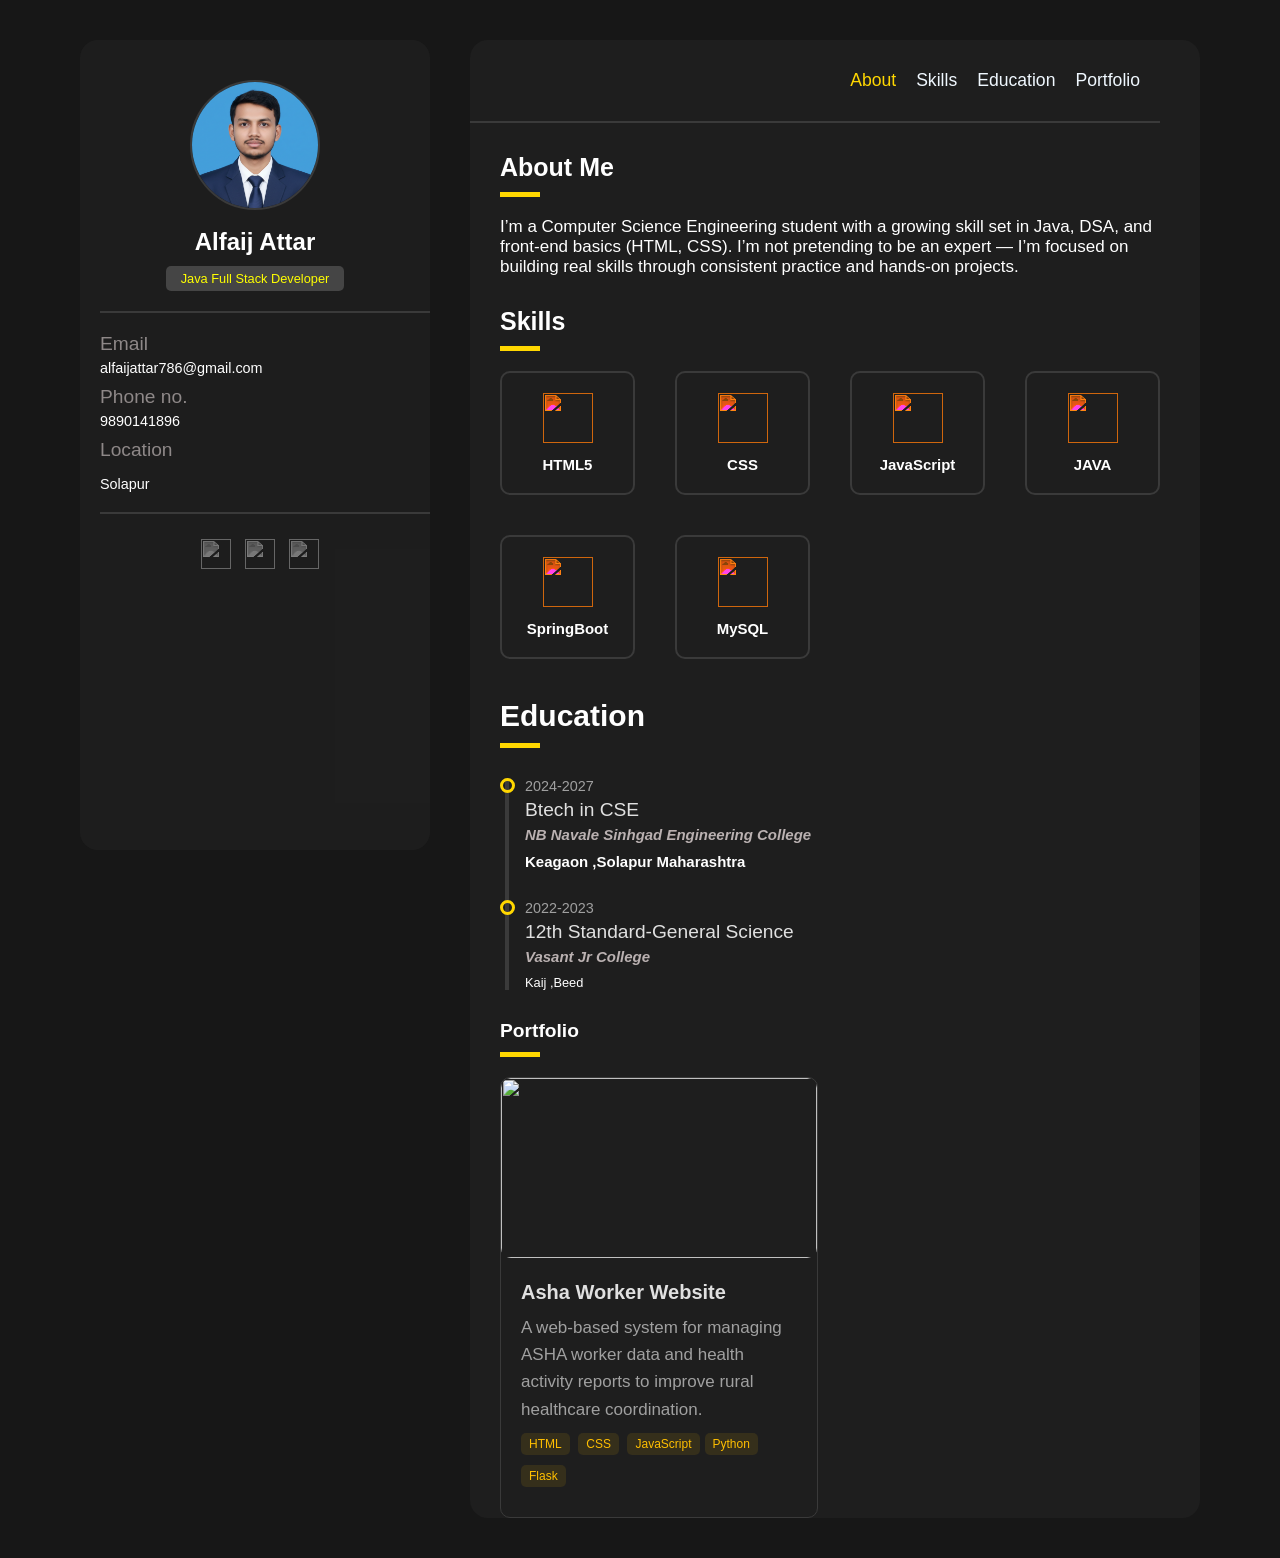
==== index.html @ 01d93c12 "Fix index file" ====
<!DOCTYPE html>
<html lang="en">
<head>
    <meta charset="UTF-8">
    <meta name="viewport" content="width=device-width, initial-scale=1.0">
    <title>Document</title>
    <link rel="stylesheet" href="PortfolioProfileStyel.css">
</head>
<body>
    <div class="container">
        <div class="sidebar">
            <div class="profile">
                <img src="Gemini_Generated_Image_svedo7svedo7sved.png" alt="my image">
                <h1>Alfaij Attar</h1>
                <p>Java Full Stack Developer</p>
        </div>
        <div class="contact">
             <div class="email">
                <h3 class="label">Email</h3>
                <a href="mailto:alfaijattar786@gmail.com" class="value">alfaijattar786@gmail.com</a>
            </div>
            <div class="phone">
                <h2 class="label">Phone no.</h2>
                <a href="tel:9890141896" class="value">9890141896</a>
            </div>
             <div class="Location">
                <h3 class="label">Location</h3>
                <p class="value">Solapur</p>
            </div>
           
        </div>

        <div class="social">
             <a href="https://github.com/AttarAlfaij"><img src="https://www.svgrepo.com/show/473620/github.svg" alt=""></a>
             <a href="https://www.linkedin.com/in/alfaiz-attar-aaba3828a/"><img src="https://www.svgrepo.com/show/494312/linkedin-rounded.svg" alt=""></a>
             <a href="https://www.instagram.com/saudagar0_0/"><img src="https://www.svgrepo.com/show/521711/instagram.svg" alt=""></a>
        </div>
    </div>
    <div class="main-content">
        <div id="navigation">
            <nav>
                <a href="#About" class="active">About</a>
                <a href="#Skills">Skills</a>
                <a href="#Education">Education</a>
                <a href="#Portfolio">Portfolio</a>
            </nav>
        </div>
        <div id="About">
            <h4>About Me</h3>
            <div class="line"></div>
            <p>I’m a Computer Science Engineering student with a growing skill set in Java, DSA, and front-end basics (HTML, CSS).
              I’m not pretending to be an expert — I’m focused on building real skills through consistent practice and hands-on projects.</p>
        </div>


        <div id="Skills" style="margin-left: 30px;">
            <h4>Skills</h3>
            <div class="line"></div>
            <div class="grid-container">
                <div class="item">
                    <img src="https://simpleicons.org/icons/html5.svg" alt="">
                    <h3>HTML5</h3>
                </div>
                <div class="item">
                    <img src="https://simpleicons.org/icons/css.svg" alt="">
                    <h3>CSS</h3>
                </div>
                <div class="item">
                    <img src="https://www.svgrepo.com/show/512400/javascript-155.svg" alt="">
                    <h3>JavaScript</h3>
                </div>
                <div class="item">
                    <img src="https://www.svgrepo.com/show/473668/java.svg" alt="">
                    <h3>JAVA</h3>
                </div>
                <div class="item">
                    <img src="https://simpleicons.org/icons/springboot.svg" alt="">
                    <h3>SpringBoot</h3>
                </div>
                <div class="item">
                    <img src="https://simpleicons.org/icons/mysql.svg" alt="">
                    <h3>MySQL</h3>
                </div>
            </div>
        </div>

        <div id="Education">
            <h2 class="heading">Education</h2>
            <div class="line"></div>
            <div class="edtech">
                <div class="edfirst">
                    <div class="year">2024-2027</div>
                    <div class="degree">Btech in CSE</div>
                    <h3 class="college">NB Navale Sinhgad Engineering College</h3>
                    <h3 class="address">Keagaon ,Solapur Maharashtra</h3>
                    <div class="goal"></div>
                </div>
                <div class="edsecond">
                    <div class="year">2022-2023</div>
                    <div class="class">12th Standard-General Science</div>
                    <h3 class="college">Vasant Jr College</h3>
                    <div class="goal"></div
                    <h3 class="address">Kaij ,Beed</h3>
                </div>
                <div class="liner"></div>
            </div>
        </div>

        <div id="Portfolio" style="margin-left: 30px;">
            <h2 class="headiline">Portfolio</h2>
            <div class="line"></div>
            <div class="project-container">
                <div class="project">
                    <img src="https://img.freepik.com/free-photo/medical-record-report-healthcare-document-concept_53876-123796.jpg?semt=ais_hybrid&w=740&q=80" alt="">
                    <div class="card">
                        <h3>Asha Worker Website</h3>
                        <p>A web-based system for managing ASHA worker data and health activity reports to improve rural healthcare coordination.</p>
                        <span>HTML</span> <Span>CSS</Span> <span>JavaScript</span><span>Python</span><span>Flask</span>
                    </div>
                </div>
            </div>

        </div>


        </div>
    </div>


</body>
</html>
---- PortfolioProfileStyel.css ----
*{
    padding: 0;
    margin:0;
    box-sizing: border-box;
    scroll-behavior: smooth;
}
body{
    height: 100vh;
    background-color: rgb(23, 23, 23);
    font-size: 0.8rem;
    font-family: sans-serif;
    color: white;
}
.container{
    padding: 40px;
    margin: auto;
    grid-template-columns: 350px 1fr;
    display: grid;
    max-width: 1200px;
    gap: 40px;
}
/* Sidebar */
.sidebar{
    border-radius: 18px;
    background-color: rgba(31, 31, 31, 0.925);
    height: 90vh;
    position: sticky;
    top: 40px;
}
.profile{
        text-align: center;

}
.profile img{
    margin-top: 40px;
    height: 130px;
    width: 130px;
    border: 2px solid #3a3a3a;
    border-radius: 50%;
}
.profile h1{
    font-size: 1.5rem;
    font-weight: 700;
    margin-top: 15px;
}
.profile p{
    display: inline-block;
    border-radius: 5px;
    background-color: #454545;
    margin-top: 10px;
    font-size: 0.8rem;
    color: yellow;
    padding: 5px 15px;
}
.contact{
    border-top: 2px solid #3a3a3a ;
    margin-top: 20px;
    margin-left: 20px;
    padding-top: 20px;
    padding-bottom: 20px;
    border-bottom: 2px solid #3a3a3a ;

}

.label{
    font-weight: 500;
    font-size: 1.2rem;
    color: rgb(142, 136, 136);
    padding-bottom: 5px;
}
.value{
    font-size:0.9rem;
    color: white;
    text-decoration: none;
}
.email,.phone{
    margin-bottom: 10px;
}

.social{
    /* padding-top: 10px; */
    margin-top: 5px;
    text-align: center;
}
.social img{
    margin-top: 20px;
    height: 30px;
    margin-left: 10px;
    width: 30px;
    filter: grayscale(1) invert(0.7);
    transition: filter 0.3 ease;
}
.social img:hover{
    filter: grayscale(0) invert(0);

}
.main-content{
    padding-right: 40px;
    border-radius: 18px;
    background-color: rgba(31, 31, 31, 0.925);
}
#navigation{
    padding: 30px 20px;
    border-bottom: 2px solid #3a3a3a;
}
nav{
   display: flex;
    justify-content: flex-end;
    gap: 20px;
}
nav a{
    text-decoration: none;
    color: aliceblue;
    font-size: 1.1rem;
    font-weight: 500;
    transition: color 0.3 ease;
}
.active,nav a:hover{
    color: #FFD700;
}
/* about me  */
h4{
    font-size: 25px;
    margin-top: 30px;
}
#About{
    margin-left: 30px;
    margin-bottom: 30px;
}
.line{
    margin-top: 10px;
    width: 40px;
    height: 5px;
    background-color:#FFD700;
}
p{
    font-size: 17px;
    /* margin-left: 30px; */
    margin-top: 10px;
    font-weight: 500;
}

/* Skills */
.item{
    padding: 20px;
    border-radius: 10px;
    border: 2px solid #3a3a3a;
    text-align: center;
    transition: transform 0.3s ease;
}
.item h3{
    margin-top: 10px;
}
.item img{
    height: 50px;
    width: 50px;
    filter: invert(75%) sepia(50%) saturate(1000%) hue-rotate(350deg) brightness(110%) contrast(101%);

}
.item:hover{
    box-shadow: 0 0 20px 5px #353434;
    transform: scale(1.1);
}
.grid-container{
    gap: 40px;
    margin-top: 20px;
    display: grid;
    grid-template-columns: repeat(auto-fit,minmax(120px,1fr));
}

/* Education */
#Education{
    margin-top: 40px;
    margin-left: 30px;
}
#Education h2{
    font-size: 30px;
}
.line{
    margin-bottom: 20px;
}
.year{
    font-size: 0.9rem;
    color: #a0a0a0;
    margin-bottom: 5px;
}
.degree{
    color: #e0e0e0;
    font-size: 1.2rem;
    font-weight: 500;
    margin-bottom: 5px;
}
.college{
    font-style: italic;
    color: #bab1b1;
    margin-bottom: 10px;
}
.class{
    font-size: 1.2rem;
    font-weight: 500;
    color: #e0e0e0;
    margin-bottom: 5px;
}
.goal{
    height: 15px;
    width: 15px;
    border-radius: 50%;
    border: 3px solid #FFD700;
    top: 0px;
    left: 0px;
    position: absolute;
    z-index: 5;
}
.edfirst,.edsecond{
    margin-bottom: 30px;
    position: relative;
    padding-left: 25px;
}
.liner{
    position: absolute;
    width: 2px;
    top: 0px;
    bottom: 0px;
    left: 5px;
    border: 2px solid #3a3a3a;
}
.edtech{
    position: relative;
    margin-top: 30px;
}

/* Portfolio */
#portfolio .line{
    margin-bottom: 30px;
}
#portfolio {
    margin-bottom: 40px;
}

.project-container{
    display: grid;
    grid-template-columns: 1fr 1fr ;
    gap: 25px;
}
.project img{
    height: 180px;
    width: 100%;
    object-fit: cover;
    border-radius: 10px;
}
.project{
    transition: transform 0.5s ;
    border-radius: 10px;
    background-color: #1e1e1e;
    border: 1px solid #3a3a3a;
    overflow: hidden;
}
.project:hover{
    transform: translateY(-10px)
}
.card{
    padding: 20px;
}
.card h3{
    color:#e0e0e0;
    font-size: 20px;
    margin-bottom: 10px;
}
.card p{
    color: #a0a0a0;
    line-height: 1.6;
    text-align: start;
    margin-bottom: 10px;
}
.card span{
    display: inline-block;
    background-color: rgb(255, 191,0,0.1);
    color: #ffbf00;
    padding: 4px 8px;
    border-radius: 5px;
    font-size: 0.75rem;
    margin-right: 5px;
    margin-bottom: 10px;
}

@media screen and (max-width:1200px){
    .main-content{
        grid-template-columns: 1fr;
        padding: auto;
    }
    .sidebar{
        position: static;
        height: auto;
    }
}
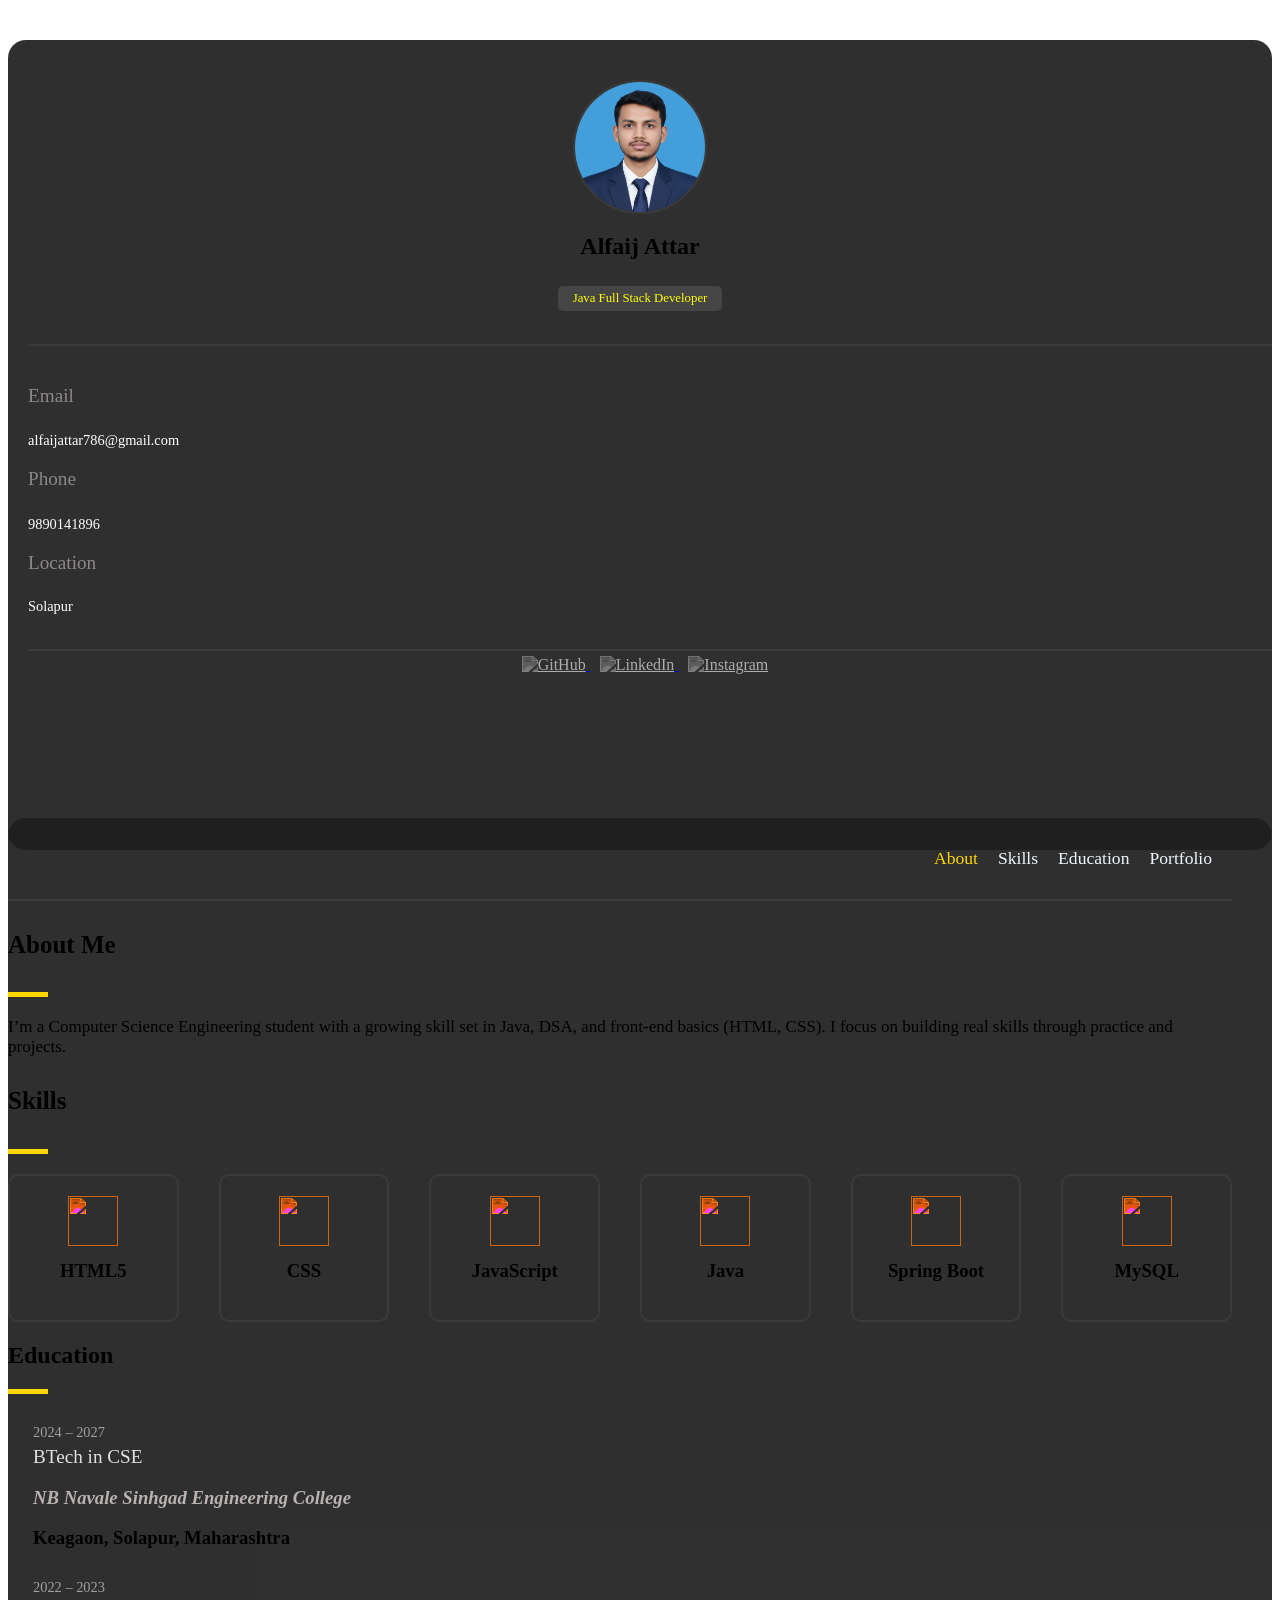
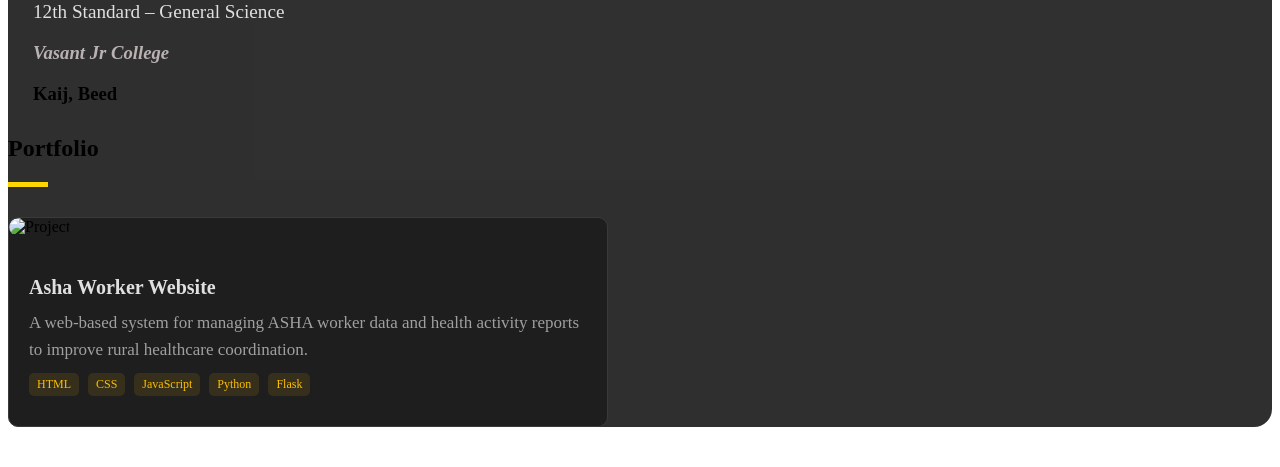
==== commit b5f1adff: "Fix portfolio structure" ====
--- a/index.html
+++ b/index.html
@@ -3,129 +3,170 @@
 <head>
     <meta charset="UTF-8">
     <meta name="viewport" content="width=device-width, initial-scale=1.0">
-    <title>Document</title>
+    <title>Portfolio</title>
     <link rel="stylesheet" href="PortfolioProfileStyel.css">
 </head>
+
 <body>
-    <div class="container">
-        <div class="sidebar">
-            <div class="profile">
-                <img src="Gemini_Generated_Image_svedo7svedo7sved.png" alt="my image">
-                <h1>Alfaij Attar</h1>
-                <p>Java Full Stack Developer</p>
+
+<div class="container">
+
+    <!-- SIDEBAR -->
+    <div class="sidebar">
+
+        <div class="profile">
+            <img src="Gemini_Generated_Image_svedo7svedo7sved.png" alt="my image">
+            <h1>Alfaij Attar</h1>
+            <p>Java Full Stack Developer</p>
         </div>
+
         <div class="contact">
-             <div class="email">
+            <div class="email">
                 <h3 class="label">Email</h3>
-                <a href="mailto:alfaijattar786@gmail.com" class="value">alfaijattar786@gmail.com</a>
+                <a href="mailto:alfaijattar786@gmail.com" class="value">
+                    alfaijattar786@gmail.com
+                </a>
             </div>
+
             <div class="phone">
-                <h2 class="label">Phone no.</h2>
-                <a href="tel:9890141896" class="value">9890141896</a>
+                <h3 class="label">Phone</h3>
+                <a href="tel:9890141896" class="value">
+                    9890141896
+                </a>
             </div>
-             <div class="Location">
+
+            <div class="location">
                 <h3 class="label">Location</h3>
                 <p class="value">Solapur</p>
             </div>
-           
         </div>
 
         <div class="social">
-             <a href="https://github.com/AttarAlfaij"><img src="https://www.svgrepo.com/show/473620/github.svg" alt=""></a>
-             <a href="https://www.linkedin.com/in/alfaiz-attar-aaba3828a/"><img src="https://www.svgrepo.com/show/494312/linkedin-rounded.svg" alt=""></a>
-             <a href="https://www.instagram.com/saudagar0_0/"><img src="https://www.svgrepo.com/show/521711/instagram.svg" alt=""></a>
-        </div>
-    </div>
-    <div class="main-content">
-        <div id="navigation">
-            <nav>
-                <a href="#About" class="active">About</a>
-                <a href="#Skills">Skills</a>
-                <a href="#Education">Education</a>
-                <a href="#Portfolio">Portfolio</a>
-            </nav>
-        </div>
-        <div id="About">
-            <h4>About Me</h3>
-            <div class="line"></div>
-            <p>I’m a Computer Science Engineering student with a growing skill set in Java, DSA, and front-end basics (HTML, CSS).
-              I’m not pretending to be an expert — I’m focused on building real skills through consistent practice and hands-on projects.</p>
+            <a href="https://github.com/AttarAlfaij">
+                <img src="https://www.svgrepo.com/show/473620/github.svg" alt="GitHub">
+            </a>
+            <a href="https://www.linkedin.com/in/alfaiz-attar-aaba3828a/">
+                <img src="https://www.svgrepo.com/show/494312/linkedin-rounded.svg" alt="LinkedIn">
+            </a>
+            <a href="https://www.instagram.com/saudagar0_0/">
+                <img src="https://www.svgrepo.com/show/521711/instagram.svg" alt="Instagram">
+            </a>
         </div>
 
+    </div>
 
-        <div id="Skills" style="margin-left: 30px;">
-            <h4>Skills</h3>
+    <!-- MAIN CONTENT -->
+    <div class="main-content">
+
+        <!-- NAVIGATION -->
+        <nav id="navigation">
+            <a href="#about" class="active">About</a>
+            <a href="#skills">Skills</a>
+            <a href="#education">Education</a>
+            <a href="#portfolio">Portfolio</a>
+        </nav>
+
+        <!-- ABOUT -->
+        <section id="about">
+            <h4>About Me</h4>
             <div class="line"></div>
+            <p>
+                I’m a Computer Science Engineering student with a growing skill set
+                in Java, DSA, and front-end basics (HTML, CSS).
+                I focus on building real skills through practice and projects.
+            </p>
+        </section>
+
+        <!-- SKILLS -->
+        <section id="skills">
+            <h4>Skills</h4>
+            <div class="line"></div>
+
             <div class="grid-container">
                 <div class="item">
                     <img src="https://simpleicons.org/icons/html5.svg" alt="">
                     <h3>HTML5</h3>
                 </div>
+
                 <div class="item">
                     <img src="https://simpleicons.org/icons/css.svg" alt="">
                     <h3>CSS</h3>
                 </div>
+
                 <div class="item">
                     <img src="https://www.svgrepo.com/show/512400/javascript-155.svg" alt="">
                     <h3>JavaScript</h3>
                 </div>
+
                 <div class="item">
                     <img src="https://www.svgrepo.com/show/473668/java.svg" alt="">
-                    <h3>JAVA</h3>
+                    <h3>Java</h3>
                 </div>
+
                 <div class="item">
                     <img src="https://simpleicons.org/icons/springboot.svg" alt="">
-                    <h3>SpringBoot</h3>
+                    <h3>Spring Boot</h3>
                 </div>
+
                 <div class="item">
                     <img src="https://simpleicons.org/icons/mysql.svg" alt="">
                     <h3>MySQL</h3>
                 </div>
             </div>
-        </div>
+        </section>
 
-        <div id="Education">
+        <!-- EDUCATION -->
+        <section id="education">
             <h2 class="heading">Education</h2>
             <div class="line"></div>
+
             <div class="edtech">
+
                 <div class="edfirst">
-                    <div class="year">2024-2027</div>
-                    <div class="degree">Btech in CSE</div>
+                    <div class="year">2024 – 2027</div>
+                    <div class="degree">BTech in CSE</div>
                     <h3 class="college">NB Navale Sinhgad Engineering College</h3>
-                    <h3 class="address">Keagaon ,Solapur Maharashtra</h3>
-                    <div class="goal"></div>
+                    <h3 class="address">Keagaon, Solapur, Maharashtra</h3>
                 </div>
+
                 <div class="edsecond">
-                    <div class="year">2022-2023</div>
-                    <div class="class">12th Standard-General Science</div>
+                    <div class="year">2022 – 2023</div>
+                    <div class="class">12th Standard – General Science</div>
                     <h3 class="college">Vasant Jr College</h3>
-                    <div class="goal"></div
-                    <h3 class="address">Kaij ,Beed</h3>
+                    <h3 class="address">Kaij, Beed</h3>
                 </div>
-                <div class="liner"></div>
+
             </div>
-        </div>
+        </section>
 
-        <div id="Portfolio" style="margin-left: 30px;">
-            <h2 class="headiline">Portfolio</h2>
+        <!-- PORTFOLIO -->
+        <section id="portfolio">
+            <h2 class="headline">Portfolio</h2>
             <div class="line"></div>
+
             <div class="project-container">
                 <div class="project">
-                    <img src="https://img.freepik.com/free-photo/medical-record-report-healthcare-document-concept_53876-123796.jpg?semt=ais_hybrid&w=740&q=80" alt="">
+                    <img src="https://img.freepik.com/free-photo/medical-record-report-healthcare-document-concept_53876-123796.jpg"
+                         alt="Project">
+
                     <div class="card">
                         <h3>Asha Worker Website</h3>
-                        <p>A web-based system for managing ASHA worker data and health activity reports to improve rural healthcare coordination.</p>
-                        <span>HTML</span> <Span>CSS</Span> <span>JavaScript</span><span>Python</span><span>Flask</span>
+                        <p>
+                            A web-based system for managing ASHA worker data and
+                            health activity reports to improve rural healthcare coordination.
+                        </p>
+                        <span>HTML</span>
+                        <span>CSS</span>
+                        <span>JavaScript</span>
+                        <span>Python</span>
+                        <span>Flask</span>
                     </div>
                 </div>
             </div>
+        </section>
 
-        </div>
-
-
-        </div>
     </div>
-
+</div>
 
 </body>
-</html>+</html>
--- a/PortfolioProfileStyel.css
+++ b/PortfolioProfileStyel.css
@@ -1,4 +1,4 @@
-*{
+/* *{
     padding: 0;
     margin:0;
     box-sizing: border-box;
@@ -83,7 +83,7 @@
     text-align: center;
 }
 .social img{
-    margin-top: 20px;
+    /* margin-top: 20px; */
     height: 30px;
     margin-left: 10px;
     width: 30px;
@@ -292,4 +292,4 @@
         position: static;
         height: auto;
     }
-} +}  
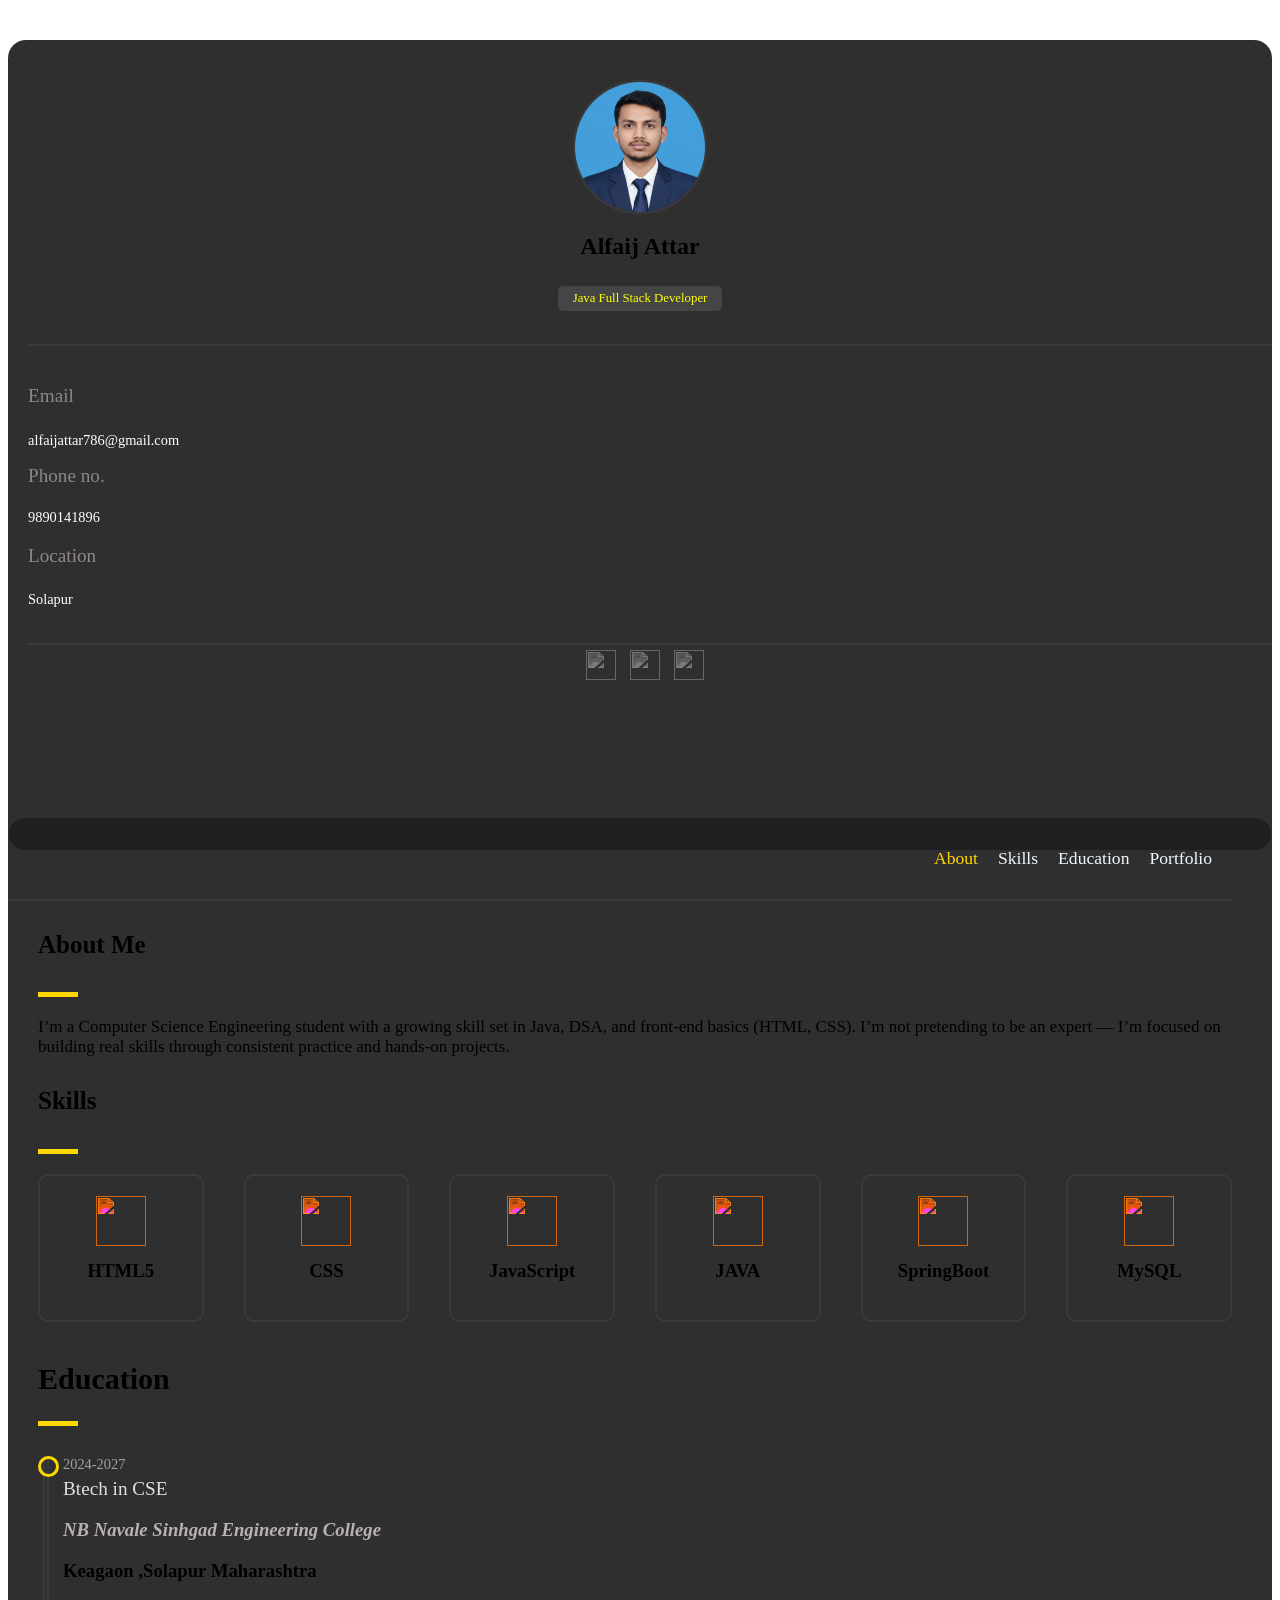
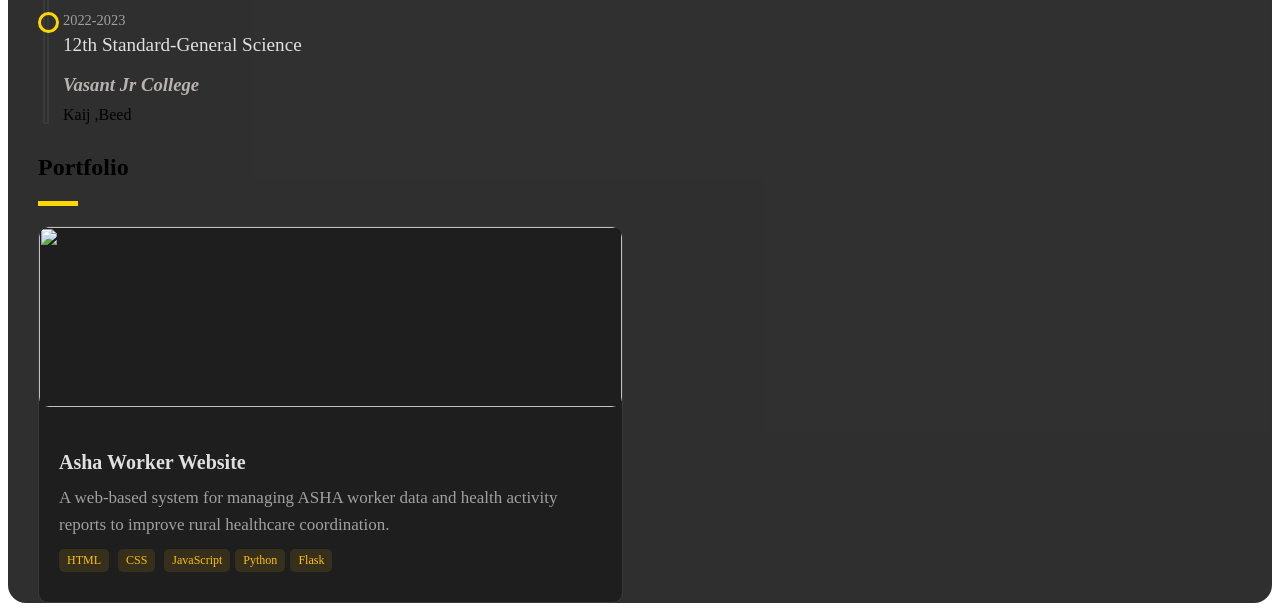
==== commit 3cdaa46c: "Fix GitHub Pages file names" ====
--- a/index.html
+++ b/index.html
@@ -1,172 +1,131 @@
-<!DOCTYPE html>
-<html lang="en">
-<head>
-    <meta charset="UTF-8">
-    <meta name="viewport" content="width=device-width, initial-scale=1.0">
-    <title>Portfolio</title>
-    <link rel="stylesheet" href="PortfolioProfileStyel.css">
-</head>
-
-<body>
-
-<div class="container">
-
-    <!-- SIDEBAR -->
-    <div class="sidebar">
-
-        <div class="profile">
-            <img src="Gemini_Generated_Image_svedo7svedo7sved.png" alt="my image">
-            <h1>Alfaij Attar</h1>
-            <p>Java Full Stack Developer</p>
-        </div>
-
-        <div class="contact">
-            <div class="email">
-                <h3 class="label">Email</h3>
-                <a href="mailto:alfaijattar786@gmail.com" class="value">
-                    alfaijattar786@gmail.com
-                </a>
-            </div>
-
-            <div class="phone">
-                <h3 class="label">Phone</h3>
-                <a href="tel:9890141896" class="value">
-                    9890141896
-                </a>
-            </div>
-
-            <div class="location">
-                <h3 class="label">Location</h3>
-                <p class="value">Solapur</p>
-            </div>
-        </div>
-
-        <div class="social">
-            <a href="https://github.com/AttarAlfaij">
-                <img src="https://www.svgrepo.com/show/473620/github.svg" alt="GitHub">
-            </a>
-            <a href="https://www.linkedin.com/in/alfaiz-attar-aaba3828a/">
-                <img src="https://www.svgrepo.com/show/494312/linkedin-rounded.svg" alt="LinkedIn">
-            </a>
-            <a href="https://www.instagram.com/saudagar0_0/">
-                <img src="https://www.svgrepo.com/show/521711/instagram.svg" alt="Instagram">
-            </a>
-        </div>
-
-    </div>
-
-    <!-- MAIN CONTENT -->
-    <div class="main-content">
-
-        <!-- NAVIGATION -->
-        <nav id="navigation">
-            <a href="#about" class="active">About</a>
-            <a href="#skills">Skills</a>
-            <a href="#education">Education</a>
-            <a href="#portfolio">Portfolio</a>
-        </nav>
-
-        <!-- ABOUT -->
-        <section id="about">
-            <h4>About Me</h4>
-            <div class="line"></div>
-            <p>
-                I’m a Computer Science Engineering student with a growing skill set
-                in Java, DSA, and front-end basics (HTML, CSS).
-                I focus on building real skills through practice and projects.
-            </p>
-        </section>
-
-        <!-- SKILLS -->
-        <section id="skills">
-            <h4>Skills</h4>
-            <div class="line"></div>
-
-            <div class="grid-container">
-                <div class="item">
-                    <img src="https://simpleicons.org/icons/html5.svg" alt="">
-                    <h3>HTML5</h3>
-                </div>
-
-                <div class="item">
-                    <img src="https://simpleicons.org/icons/css.svg" alt="">
-                    <h3>CSS</h3>
-                </div>
-
-                <div class="item">
-                    <img src="https://www.svgrepo.com/show/512400/javascript-155.svg" alt="">
-                    <h3>JavaScript</h3>
-                </div>
-
-                <div class="item">
-                    <img src="https://www.svgrepo.com/show/473668/java.svg" alt="">
-                    <h3>Java</h3>
-                </div>
-
-                <div class="item">
-                    <img src="https://simpleicons.org/icons/springboot.svg" alt="">
-                    <h3>Spring Boot</h3>
-                </div>
-
-                <div class="item">
-                    <img src="https://simpleicons.org/icons/mysql.svg" alt="">
-                    <h3>MySQL</h3>
-                </div>
-            </div>
-        </section>
-
-        <!-- EDUCATION -->
-        <section id="education">
-            <h2 class="heading">Education</h2>
-            <div class="line"></div>
-
-            <div class="edtech">
-
-                <div class="edfirst">
-                    <div class="year">2024 – 2027</div>
-                    <div class="degree">BTech in CSE</div>
-                    <h3 class="college">NB Navale Sinhgad Engineering College</h3>
-                    <h3 class="address">Keagaon, Solapur, Maharashtra</h3>
-                </div>
-
-                <div class="edsecond">
-                    <div class="year">2022 – 2023</div>
-                    <div class="class">12th Standard – General Science</div>
-                    <h3 class="college">Vasant Jr College</h3>
-                    <h3 class="address">Kaij, Beed</h3>
-                </div>
-
-            </div>
-        </section>
-
-        <!-- PORTFOLIO -->
-        <section id="portfolio">
-            <h2 class="headline">Portfolio</h2>
-            <div class="line"></div>
-
-            <div class="project-container">
-                <div class="project">
-                    <img src="https://img.freepik.com/free-photo/medical-record-report-healthcare-document-concept_53876-123796.jpg"
-                         alt="Project">
-
-                    <div class="card">
-                        <h3>Asha Worker Website</h3>
-                        <p>
-                            A web-based system for managing ASHA worker data and
-                            health activity reports to improve rural healthcare coordination.
-                        </p>
-                        <span>HTML</span>
-                        <span>CSS</span>
-                        <span>JavaScript</span>
-                        <span>Python</span>
-                        <span>Flask</span>
-                    </div>
-                </div>
-            </div>
-        </section>
-
-    </div>
-</div>
-
-</body>
-</html>
+<!DOCTYPE html>
+<html lang="en">
+<head>
+    <meta charset="UTF-8">
+    <meta name="viewport" content="width=device-width, initial-scale=1.0">
+    <title>Document</title>
+    <link rel="stylesheet" href="PortfolioProfileStyel.css">
+</head>
+<body>
+    <div class="container">
+        <div class="sidebar">
+            <div class="profile">
+                <img src="Gemini_Generated_Image_svedo7svedo7sved.png" alt="my image">
+                <h1>Alfaij Attar</h1>
+                <p>Java Full Stack Developer</p>
+        </div>
+        <div class="contact">
+             <div class="email">
+                <h3 class="label">Email</h3>
+                <a href="mailto:alfaijattar786@gmail.com" class="value">alfaijattar786@gmail.com</a>
+            </div>
+            <div class="phone">
+                <h2 class="label">Phone no.</h2>
+                <a href="tel:9890141896" class="value">9890141896</a>
+            </div>
+             <div class="Location">
+                <h3 class="label">Location</h3>
+                <p class="value">Solapur</p>
+            </div>
+           
+        </div>
+
+        <div class="social">
+             <a href="https://github.com/AttarAlfaij"><img src="https://www.svgrepo.com/show/473620/github.svg" alt=""></a>
+             <a href="https://www.linkedin.com/in/alfaiz-attar-aaba3828a/"><img src="https://www.svgrepo.com/show/494312/linkedin-rounded.svg" alt=""></a>
+             <a href="https://www.instagram.com/saudagar0_0/"><img src="https://www.svgrepo.com/show/521711/instagram.svg" alt=""></a>
+        </div>
+    </div>
+    <div class="main-content">
+        <div id="navigation">
+            <nav>
+                <a href="#About" class="active">About</a>
+                <a href="#Skills">Skills</a>
+                <a href="#Education">Education</a>
+                <a href="#Portfolio">Portfolio</a>
+            </nav>
+        </div>
+        <div id="About">
+            <h4>About Me</h3>
+            <div class="line"></div>
+            <p>I’m a Computer Science Engineering student with a growing skill set in Java, DSA, and front-end basics (HTML, CSS).
+              I’m not pretending to be an expert — I’m focused on building real skills through consistent practice and hands-on projects.</p>
+        </div>
+
+
+        <div id="Skills" style="margin-left: 30px;">
+            <h4>Skills</h3>
+            <div class="line"></div>
+            <div class="grid-container">
+                <div class="item">
+                    <img src="https://simpleicons.org/icons/html5.svg" alt="">
+                    <h3>HTML5</h3>
+                </div>
+                <div class="item">
+                    <img src="https://simpleicons.org/icons/css.svg" alt="">
+                    <h3>CSS</h3>
+                </div>
+                <div class="item">
+                    <img src="https://www.svgrepo.com/show/512400/javascript-155.svg" alt="">
+                    <h3>JavaScript</h3>
+                </div>
+                <div class="item">
+                    <img src="https://www.svgrepo.com/show/473668/java.svg" alt="">
+                    <h3>JAVA</h3>
+                </div>
+                <div class="item">
+                    <img src="https://simpleicons.org/icons/springboot.svg" alt="">
+                    <h3>SpringBoot</h3>
+                </div>
+                <div class="item">
+                    <img src="https://simpleicons.org/icons/mysql.svg" alt="">
+                    <h3>MySQL</h3>
+                </div>
+            </div>
+        </div>
+
+        <div id="Education">
+            <h2 class="heading">Education</h2>
+            <div class="line"></div>
+            <div class="edtech">
+                <div class="edfirst">
+                    <div class="year">2024-2027</div>
+                    <div class="degree">Btech in CSE</div>
+                    <h3 class="college">NB Navale Sinhgad Engineering College</h3>
+                    <h3 class="address">Keagaon ,Solapur Maharashtra</h3>
+                    <div class="goal"></div>
+                </div>
+                <div class="edsecond">
+                    <div class="year">2022-2023</div>
+                    <div class="class">12th Standard-General Science</div>
+                    <h3 class="college">Vasant Jr College</h3>
+                    <div class="goal"></div
+                    <h3 class="address">Kaij ,Beed</h3>
+                </div>
+                <div class="liner"></div>
+            </div>
+        </div>
+
+        <div id="Portfolio" style="margin-left: 30px;">
+            <h2 class="headiline">Portfolio</h2>
+            <div class="line"></div>
+            <div class="project-container">
+                <div class="project">
+                    <img src="https://img.freepik.com/free-photo/medical-record-report-healthcare-document-concept_53876-123796.jpg?semt=ais_hybrid&w=740&q=80" alt="">
+                    <div class="card">
+                        <h3>Asha Worker Website</h3>
+                        <p>A web-based system for managing ASHA worker data and health activity reports to improve rural healthcare coordination.</p>
+                        <span>HTML</span> <Span>CSS</Span> <span>JavaScript</span><span>Python</span><span>Flask</span>
+                    </div>
+                </div>
+            </div>
+
+        </div>
+
+
+        </div>
+    </div>
+
+
+</body>
+</html>
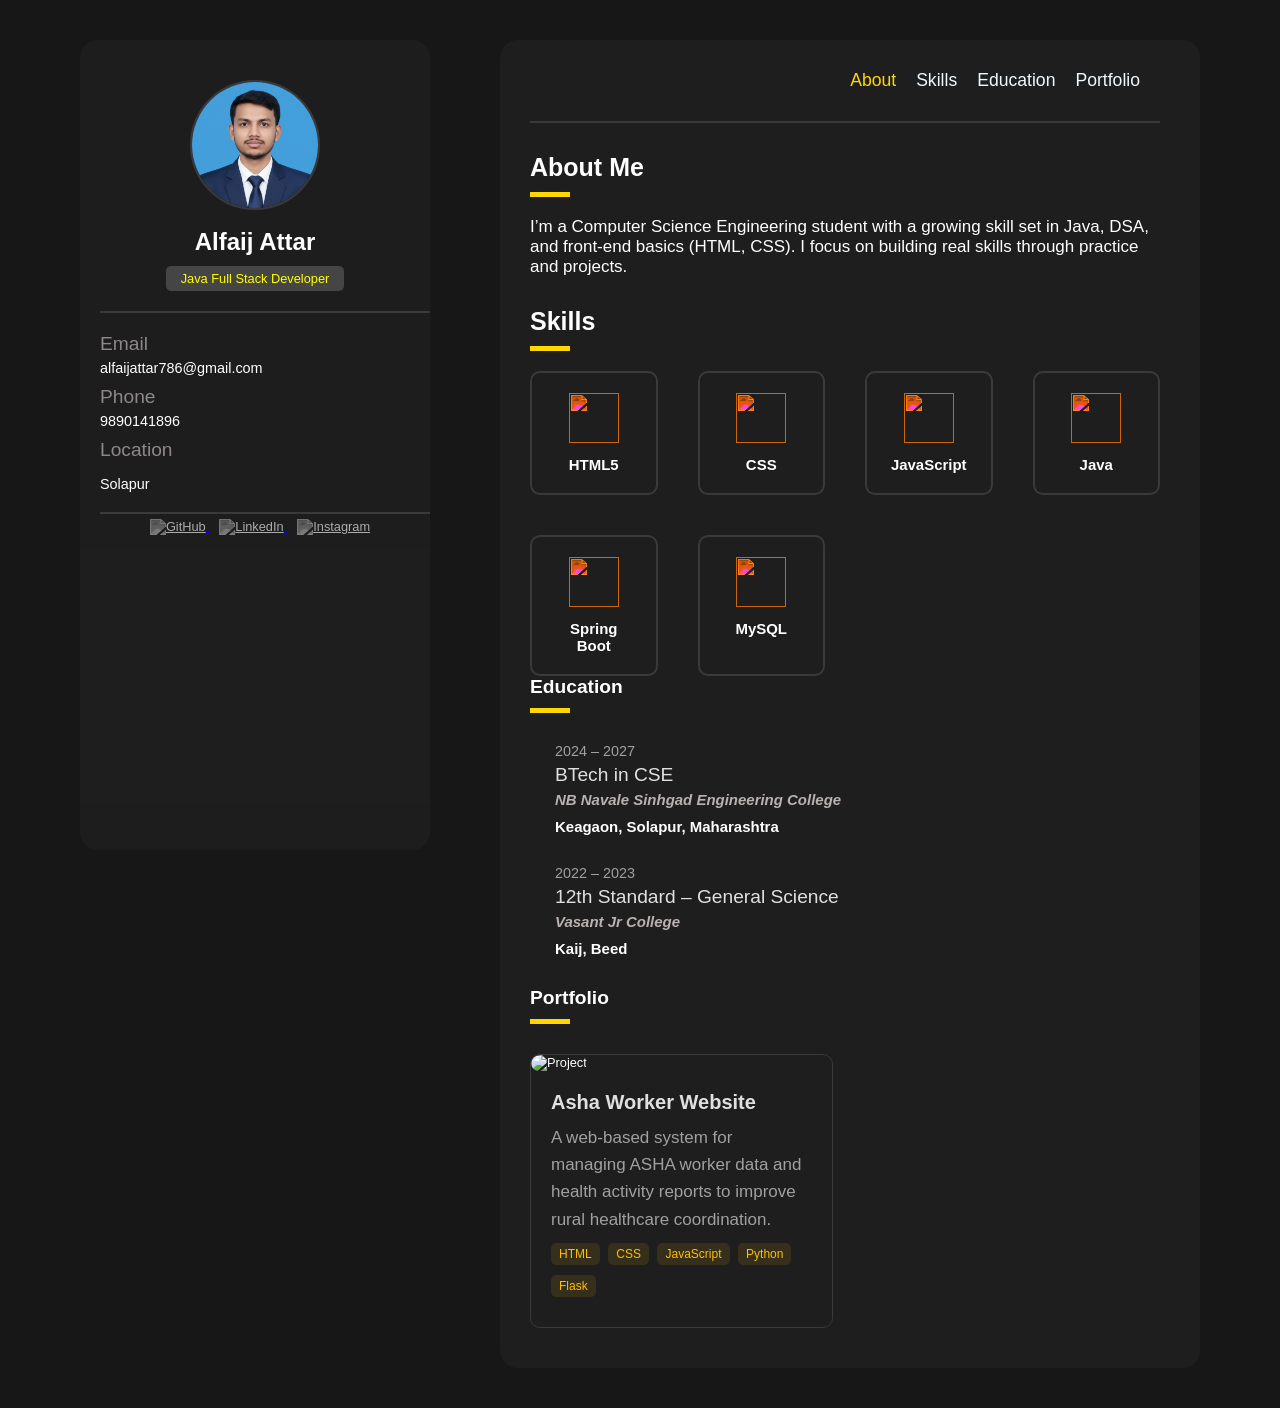
==== commit 63fedee5: "Update portfolio HTML and CSS" ====
--- a/index.html
+++ b/index.html
@@ -1,131 +1,172 @@
-<!DOCTYPE html>
-<html lang="en">
-<head>
-    <meta charset="UTF-8">
-    <meta name="viewport" content="width=device-width, initial-scale=1.0">
-    <title>Document</title>
-    <link rel="stylesheet" href="PortfolioProfileStyel.css">
-</head>
-<body>
-    <div class="container">
-        <div class="sidebar">
-            <div class="profile">
-                <img src="Gemini_Generated_Image_svedo7svedo7sved.png" alt="my image">
-                <h1>Alfaij Attar</h1>
-                <p>Java Full Stack Developer</p>
-        </div>
-        <div class="contact">
-             <div class="email">
-                <h3 class="label">Email</h3>
-                <a href="mailto:alfaijattar786@gmail.com" class="value">alfaijattar786@gmail.com</a>
-            </div>
-            <div class="phone">
-                <h2 class="label">Phone no.</h2>
-                <a href="tel:9890141896" class="value">9890141896</a>
-            </div>
-             <div class="Location">
-                <h3 class="label">Location</h3>
-                <p class="value">Solapur</p>
-            </div>
-           
-        </div>
-
-        <div class="social">
-             <a href="https://github.com/AttarAlfaij"><img src="https://www.svgrepo.com/show/473620/github.svg" alt=""></a>
-             <a href="https://www.linkedin.com/in/alfaiz-attar-aaba3828a/"><img src="https://www.svgrepo.com/show/494312/linkedin-rounded.svg" alt=""></a>
-             <a href="https://www.instagram.com/saudagar0_0/"><img src="https://www.svgrepo.com/show/521711/instagram.svg" alt=""></a>
-        </div>
-    </div>
-    <div class="main-content">
-        <div id="navigation">
-            <nav>
-                <a href="#About" class="active">About</a>
-                <a href="#Skills">Skills</a>
-                <a href="#Education">Education</a>
-                <a href="#Portfolio">Portfolio</a>
-            </nav>
-        </div>
-        <div id="About">
-            <h4>About Me</h3>
-            <div class="line"></div>
-            <p>I’m a Computer Science Engineering student with a growing skill set in Java, DSA, and front-end basics (HTML, CSS).
-              I’m not pretending to be an expert — I’m focused on building real skills through consistent practice and hands-on projects.</p>
-        </div>
-
-
-        <div id="Skills" style="margin-left: 30px;">
-            <h4>Skills</h3>
-            <div class="line"></div>
-            <div class="grid-container">
-                <div class="item">
-                    <img src="https://simpleicons.org/icons/html5.svg" alt="">
-                    <h3>HTML5</h3>
-                </div>
-                <div class="item">
-                    <img src="https://simpleicons.org/icons/css.svg" alt="">
-                    <h3>CSS</h3>
-                </div>
-                <div class="item">
-                    <img src="https://www.svgrepo.com/show/512400/javascript-155.svg" alt="">
-                    <h3>JavaScript</h3>
-                </div>
-                <div class="item">
-                    <img src="https://www.svgrepo.com/show/473668/java.svg" alt="">
-                    <h3>JAVA</h3>
-                </div>
-                <div class="item">
-                    <img src="https://simpleicons.org/icons/springboot.svg" alt="">
-                    <h3>SpringBoot</h3>
-                </div>
-                <div class="item">
-                    <img src="https://simpleicons.org/icons/mysql.svg" alt="">
-                    <h3>MySQL</h3>
-                </div>
-            </div>
-        </div>
-
-        <div id="Education">
-            <h2 class="heading">Education</h2>
-            <div class="line"></div>
-            <div class="edtech">
-                <div class="edfirst">
-                    <div class="year">2024-2027</div>
-                    <div class="degree">Btech in CSE</div>
-                    <h3 class="college">NB Navale Sinhgad Engineering College</h3>
-                    <h3 class="address">Keagaon ,Solapur Maharashtra</h3>
-                    <div class="goal"></div>
-                </div>
-                <div class="edsecond">
-                    <div class="year">2022-2023</div>
-                    <div class="class">12th Standard-General Science</div>
-                    <h3 class="college">Vasant Jr College</h3>
-                    <div class="goal"></div
-                    <h3 class="address">Kaij ,Beed</h3>
-                </div>
-                <div class="liner"></div>
-            </div>
-        </div>
-
-        <div id="Portfolio" style="margin-left: 30px;">
-            <h2 class="headiline">Portfolio</h2>
-            <div class="line"></div>
-            <div class="project-container">
-                <div class="project">
-                    <img src="https://img.freepik.com/free-photo/medical-record-report-healthcare-document-concept_53876-123796.jpg?semt=ais_hybrid&w=740&q=80" alt="">
-                    <div class="card">
-                        <h3>Asha Worker Website</h3>
-                        <p>A web-based system for managing ASHA worker data and health activity reports to improve rural healthcare coordination.</p>
-                        <span>HTML</span> <Span>CSS</Span> <span>JavaScript</span><span>Python</span><span>Flask</span>
-                    </div>
-                </div>
-            </div>
-
-        </div>
-
-
-        </div>
-    </div>
-
-
-</body>
-</html>+<!DOCTYPE html>
+<html lang="en">
+<head>
+    <meta charset="UTF-8">
+    <meta name="viewport" content="width=device-width, initial-scale=1.0">
+    <title>Portfolio</title>
+    <link rel="stylesheet" href="portfolio.css">
+</head>
+
+<body>
+
+<div class="container">
+
+    <!-- SIDEBAR -->
+    <div class="sidebar">
+
+        <div class="profile">
+            <img src="Gemini_Generated_Image_svedo7svedo7sved.png" alt="my image">
+            <h1>Alfaij Attar</h1>
+            <p>Java Full Stack Developer</p>
+        </div>
+
+        <div class="contact">
+            <div class="email">
+                <h3 class="label">Email</h3>
+                <a href="mailto:alfaijattar786@gmail.com" class="value">
+                    alfaijattar786@gmail.com
+                </a>
+            </div>
+
+            <div class="phone">
+                <h3 class="label">Phone</h3>
+                <a href="tel:9890141896" class="value">
+                    9890141896
+                </a>
+            </div>
+
+            <div class="location">
+                <h3 class="label">Location</h3>
+                <p class="value">Solapur</p>
+            </div>
+        </div>
+
+        <div class="social">
+            <a href="https://github.com/AttarAlfaij">
+                <img src="https://www.svgrepo.com/show/473620/github.svg" alt="GitHub">
+            </a>
+            <a href="https://www.linkedin.com/in/alfaiz-attar-aaba3828a/">
+                <img src="https://www.svgrepo.com/show/494312/linkedin-rounded.svg" alt="LinkedIn">
+            </a>
+            <a href="https://www.instagram.com/saudagar0_0/">
+                <img src="https://www.svgrepo.com/show/521711/instagram.svg" alt="Instagram">
+            </a>
+        </div>
+
+    </div>
+
+    <!-- MAIN CONTENT -->
+    <div class="main-content" style="margin-left: 30px;">
+
+        <!-- NAVIGATION -->
+        <nav id="navigation">
+            <a href="#about" class="active">About</a>
+            <a href="#skills">Skills</a>
+            <a href="#education">Education</a>
+            <a href="#portfolio">Portfolio</a>
+        </nav>
+
+        <!-- ABOUT -->
+        <section id="about">
+            <h4>About Me</h4>
+            <div class="line"></div>
+            <p>
+                I’m a Computer Science Engineering student with a growing skill set
+                in Java, DSA, and front-end basics (HTML, CSS).
+                I focus on building real skills through practice and projects.
+            </p>
+        </section>
+
+        <!-- SKILLS -->
+        <section id="skills">
+            <h4>Skills</h4>
+            <div class="line"></div>
+
+            <div class="grid-container">
+                <div class="item">
+                    <img src="https://simpleicons.org/icons/html5.svg" alt="">
+                    <h3>HTML5</h3>
+                </div>
+
+                <div class="item">
+                    <img src="https://simpleicons.org/icons/css.svg" alt="">
+                    <h3>CSS</h3>
+                </div>
+
+                <div class="item">
+                    <img src="https://www.svgrepo.com/show/512400/javascript-155.svg" alt="">
+                    <h3>JavaScript</h3>
+                </div>
+
+                <div class="item">
+                    <img src="https://www.svgrepo.com/show/473668/java.svg" alt="">
+                    <h3>Java</h3>
+                </div>
+
+                <div class="item">
+                    <img src="https://simpleicons.org/icons/springboot.svg" alt="">
+                    <h3>Spring Boot</h3>
+                </div>
+
+                <div class="item">
+                    <img src="https://simpleicons.org/icons/mysql.svg" alt="">
+                    <h3>MySQL</h3>
+                </div>
+            </div>
+        </section>
+
+        <!-- EDUCATION -->
+        <section id="education">
+            <h2 class="heading">Education</h2>
+            <div class="line"></div>
+
+            <div class="edtech">
+
+                <div class="edfirst">
+                    <div class="year">2024 – 2027</div>
+                    <div class="degree">BTech in CSE</div>
+                    <h3 class="college">NB Navale Sinhgad Engineering College</h3>
+                    <h3 class="address">Keagaon, Solapur, Maharashtra</h3>
+                </div>
+
+                <div class="edsecond">
+                    <div class="year">2022 – 2023</div>
+                    <div class="class">12th Standard – General Science</div>
+                    <h3 class="college">Vasant Jr College</h3>
+                    <h3 class="address">Kaij, Beed</h3>
+                </div>
+
+            </div>
+        </section>
+
+        <!-- PORTFOLIO -->
+        <section id="portfolio">
+            <h2 class="headline">Portfolio</h2>
+            <div class="line"></div>
+
+            <div class="project-container">
+                <div class="project">
+                    <img src="https://img.freepik.com/free-photo/medical-record-report-healthcare-document-concept_53876-123796.jpg"
+                         alt="Project">
+
+                    <div class="card">
+                        <h3>Asha Worker Website</h3>
+                        <p>
+                            A web-based system for managing ASHA worker data and
+                            health activity reports to improve rural healthcare coordination.
+                        </p>
+                        <span>HTML</span>
+                        <span>CSS</span>
+                        <span>JavaScript</span>
+                        <span>Python</span>
+                        <span>Flask</span>
+                    </div>
+                </div>
+            </div>
+        </section>
+
+    </div>
+</div>
+
+</body>
+</html>
--- a/portfolio.css
+++ b/portfolio.css
@@ -0,0 +1,296 @@
+ *{
+    padding: 0;
+    margin:0;
+    box-sizing: border-box;
+    scroll-behavior: smooth;
+}
+body{
+    height: 100vh;
+    background-color: rgb(23, 23, 23);
+    font-size: 0.8rem;
+    font-family: sans-serif;
+    color: white;
+}
+.container{
+    padding: 40px;
+    margin: auto;
+    grid-template-columns: 350px 1fr;
+    display: grid;
+    max-width: 1200px;
+    gap: 40px;
+} 
+/* Sidebar */
+.sidebar{
+    border-radius: 18px;
+    background-color: rgba(31, 31, 31, 0.925);
+    height: 90vh;
+    position: sticky;
+    top: 40px;
+}
+.profile{
+        text-align: center;
+
+}
+.profile img{
+    margin-top: 40px;
+    height: 130px;
+    width: 130px;
+    border: 2px solid #3a3a3a;
+    border-radius: 50%;
+}
+.profile h1{
+    font-size: 1.5rem;
+    font-weight: 700;
+    margin-top: 15px;
+}
+.profile p{
+    display: inline-block;
+    border-radius: 5px;
+    background-color: #454545;
+    margin-top: 10px;
+    font-size: 0.8rem;
+    color: yellow;
+    padding: 5px 15px;
+}
+.contact{
+    border-top: 2px solid #3a3a3a ;
+    margin-top: 20px;
+    margin-left: 20px;
+    padding-top: 20px;
+    padding-bottom: 20px;
+    border-bottom: 2px solid #3a3a3a ;
+
+}
+
+.label{
+    font-weight: 500;
+    font-size: 1.2rem;
+    color: rgb(142, 136, 136);
+    padding-bottom: 5px;
+}
+.value{
+    font-size:0.9rem;
+    color: white;
+    text-decoration: none;
+}
+.email,.phone{
+    margin-bottom: 10px;
+}
+
+.social{
+    /* padding-top: 10px; */
+    margin-top: 5px;
+    text-align: center;
+}
+.social img{
+    /* margin-top: 20px; */
+    height: 30px;
+    margin-left: 10px;
+    width: 30px;
+    filter: grayscale(1) invert(0.7);
+    transition: filter 0.3 ease;
+}
+.social img:hover{
+    filter: grayscale(0) invert(0);
+
+}
+.main-content{
+    padding-left: 30px;
+    padding-right: 40px;
+    border-radius: 18px;
+    background-color: rgba(31, 31, 31, 0.925);
+}
+#navigation{
+    padding: 30px 20px;
+    border-bottom: 2px solid #3a3a3a;
+}
+nav{
+   display: flex;
+    justify-content: flex-end;
+    gap: 20px;
+}
+nav a{
+    text-decoration: none;
+    color: aliceblue;
+    font-size: 1.1rem;
+    font-weight: 500;
+    transition: color 0.3 ease;
+}
+.active,nav a:hover{
+    color: #FFD700;
+}
+/* about me  */
+h4{
+    font-size: 25px;
+    margin-top: 30px;
+}
+#About{
+    margin-left: 30px;
+    margin-bottom: 30px;
+}
+.line{
+    margin-top: 10px;
+    width: 40px;
+    height: 5px;
+    background-color:#FFD700;
+}
+p{
+    font-size: 17px;
+    /* margin-left: 30px; */
+    margin-top: 10px;
+    font-weight: 500;
+}
+
+/* Skills */
+.item{
+    padding: 20px;
+    border-radius: 10px;
+    border: 2px solid #3a3a3a;
+    text-align: center;
+    transition: transform 0.3s ease;
+}
+.item h3{
+    margin-top: 10px;
+}
+.item img{
+    height: 50px;
+    width: 50px;
+    filter: invert(75%) sepia(50%) saturate(1000%) hue-rotate(350deg) brightness(110%) contrast(101%);
+
+}
+.item:hover{
+    box-shadow: 0 0 20px 5px #353434;
+    transform: scale(1.1);
+}
+.grid-container{
+    gap: 40px;
+    margin-top: 20px;
+    display: grid;
+    grid-template-columns: repeat(auto-fit,minmax(120px,1fr));
+}
+
+/* Education */
+#Education{
+    margin-top: 40px;
+    margin-left: 30px;
+}
+#Education h2{
+    font-size: 30px;
+}
+.line{
+    margin-bottom: 20px;
+}
+.year{
+    font-size: 0.9rem;
+    color: #a0a0a0;
+    margin-bottom: 5px;
+}
+.degree{
+    color: #e0e0e0;
+    font-size: 1.2rem;
+    font-weight: 500;
+    margin-bottom: 5px;
+}
+.college{
+    font-style: italic;
+    color: #bab1b1;
+    margin-bottom: 10px;
+}
+.class{
+    font-size: 1.2rem;
+    font-weight: 500;
+    color: #e0e0e0;
+    margin-bottom: 5px;
+}
+.goal{
+    height: 15px;
+    width: 15px;
+    border-radius: 50%;
+    border: 3px solid #FFD700;
+    top: 0px;
+    left: 0px;
+    position: absolute;
+    z-index: 5;
+}
+.edfirst,.edsecond{
+    margin-bottom: 30px;
+    position: relative;
+    padding-left: 25px;
+}
+.liner{
+    position: absolute;
+    width: 2px;
+    top: 0px;
+    bottom: 0px;
+    left: 5px;
+    border: 2px solid #3a3a3a;
+}
+.edtech{
+    position: relative;
+    margin-top: 30px;
+}
+
+/* Portfolio */
+#portfolio .line{
+    margin-bottom: 30px;
+}
+#portfolio {
+    margin-bottom: 40px;
+}
+
+.project-container{
+    display: grid;
+    grid-template-columns: 1fr 1fr ;
+    gap: 25px;
+}
+.project img{
+    height: 180px;
+    width: 100%;
+    object-fit: cover;
+    border-radius: 10px;
+}
+.project{
+    transition: transform 0.5s ;
+    border-radius: 10px;
+    background-color: #1e1e1e;
+    border: 1px solid #3a3a3a;
+    overflow: hidden;
+}
+.project:hover{
+    transform: translateY(-10px)
+}
+.card{
+    padding: 20px;
+}
+.card h3{
+    color:#e0e0e0;
+    font-size: 20px;
+    margin-bottom: 10px;
+}
+.card p{
+    color: #a0a0a0;
+    line-height: 1.6;
+    text-align: start;
+    margin-bottom: 10px;
+}
+.card span{
+    display: inline-block;
+    background-color: rgb(255, 191,0,0.1);
+    color: #ffbf00;
+    padding: 4px 8px;
+    border-radius: 5px;
+    font-size: 0.75rem;
+    margin-right: 5px;
+    margin-bottom: 10px;
+}
+
+@media screen and (max-width:1200px){
+    .main-content{
+        grid-template-columns: 1fr;
+        padding: auto;
+    }
+    .sidebar{
+        position: static;
+        height: auto;
+    }
+}  
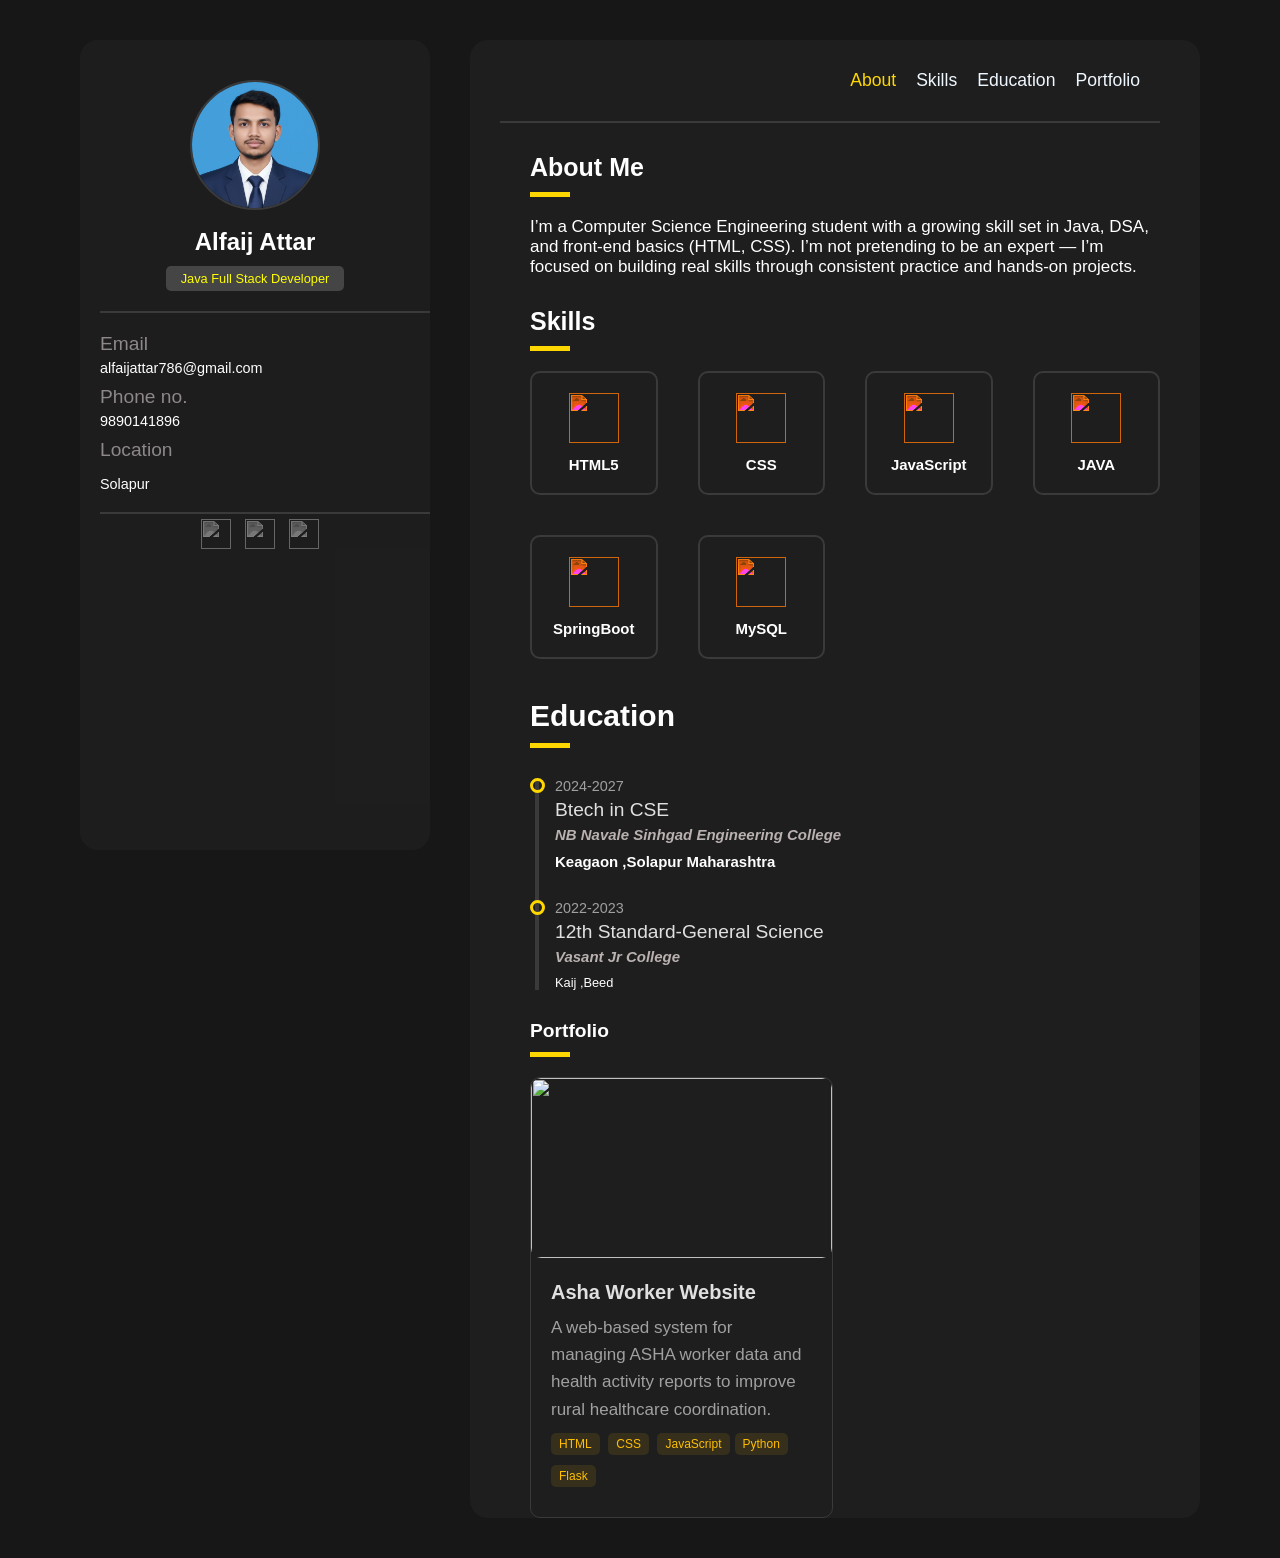
==== commit e0a5492f: "Updated project files" ====
--- a/index.html
+++ b/index.html
@@ -1,172 +1,131 @@
-<!DOCTYPE html>
-<html lang="en">
-<head>
-    <meta charset="UTF-8">
-    <meta name="viewport" content="width=device-width, initial-scale=1.0">
-    <title>Portfolio</title>
-    <link rel="stylesheet" href="portfolio.css">
-</head>
-
-<body>
-
-<div class="container">
-
-    <!-- SIDEBAR -->
-    <div class="sidebar">
-
-        <div class="profile">
-            <img src="Gemini_Generated_Image_svedo7svedo7sved.png" alt="my image">
-            <h1>Alfaij Attar</h1>
-            <p>Java Full Stack Developer</p>
-        </div>
-
-        <div class="contact">
-            <div class="email">
-                <h3 class="label">Email</h3>
-                <a href="mailto:alfaijattar786@gmail.com" class="value">
-                    alfaijattar786@gmail.com
-                </a>
-            </div>
-
-            <div class="phone">
-                <h3 class="label">Phone</h3>
-                <a href="tel:9890141896" class="value">
-                    9890141896
-                </a>
-            </div>
-
-            <div class="location">
-                <h3 class="label">Location</h3>
-                <p class="value">Solapur</p>
-            </div>
-        </div>
-
-        <div class="social">
-            <a href="https://github.com/AttarAlfaij">
-                <img src="https://www.svgrepo.com/show/473620/github.svg" alt="GitHub">
-            </a>
-            <a href="https://www.linkedin.com/in/alfaiz-attar-aaba3828a/">
-                <img src="https://www.svgrepo.com/show/494312/linkedin-rounded.svg" alt="LinkedIn">
-            </a>
-            <a href="https://www.instagram.com/saudagar0_0/">
-                <img src="https://www.svgrepo.com/show/521711/instagram.svg" alt="Instagram">
-            </a>
-        </div>
-
-    </div>
-
-    <!-- MAIN CONTENT -->
-    <div class="main-content" style="margin-left: 30px;">
-
-        <!-- NAVIGATION -->
-        <nav id="navigation">
-            <a href="#about" class="active">About</a>
-            <a href="#skills">Skills</a>
-            <a href="#education">Education</a>
-            <a href="#portfolio">Portfolio</a>
-        </nav>
-
-        <!-- ABOUT -->
-        <section id="about">
-            <h4>About Me</h4>
-            <div class="line"></div>
-            <p>
-                I’m a Computer Science Engineering student with a growing skill set
-                in Java, DSA, and front-end basics (HTML, CSS).
-                I focus on building real skills through practice and projects.
-            </p>
-        </section>
-
-        <!-- SKILLS -->
-        <section id="skills">
-            <h4>Skills</h4>
-            <div class="line"></div>
-
-            <div class="grid-container">
-                <div class="item">
-                    <img src="https://simpleicons.org/icons/html5.svg" alt="">
-                    <h3>HTML5</h3>
-                </div>
-
-                <div class="item">
-                    <img src="https://simpleicons.org/icons/css.svg" alt="">
-                    <h3>CSS</h3>
-                </div>
-
-                <div class="item">
-                    <img src="https://www.svgrepo.com/show/512400/javascript-155.svg" alt="">
-                    <h3>JavaScript</h3>
-                </div>
-
-                <div class="item">
-                    <img src="https://www.svgrepo.com/show/473668/java.svg" alt="">
-                    <h3>Java</h3>
-                </div>
-
-                <div class="item">
-                    <img src="https://simpleicons.org/icons/springboot.svg" alt="">
-                    <h3>Spring Boot</h3>
-                </div>
-
-                <div class="item">
-                    <img src="https://simpleicons.org/icons/mysql.svg" alt="">
-                    <h3>MySQL</h3>
-                </div>
-            </div>
-        </section>
-
-        <!-- EDUCATION -->
-        <section id="education">
-            <h2 class="heading">Education</h2>
-            <div class="line"></div>
-
-            <div class="edtech">
-
-                <div class="edfirst">
-                    <div class="year">2024 – 2027</div>
-                    <div class="degree">BTech in CSE</div>
-                    <h3 class="college">NB Navale Sinhgad Engineering College</h3>
-                    <h3 class="address">Keagaon, Solapur, Maharashtra</h3>
-                </div>
-
-                <div class="edsecond">
-                    <div class="year">2022 – 2023</div>
-                    <div class="class">12th Standard – General Science</div>
-                    <h3 class="college">Vasant Jr College</h3>
-                    <h3 class="address">Kaij, Beed</h3>
-                </div>
-
-            </div>
-        </section>
-
-        <!-- PORTFOLIO -->
-        <section id="portfolio">
-            <h2 class="headline">Portfolio</h2>
-            <div class="line"></div>
-
-            <div class="project-container">
-                <div class="project">
-                    <img src="https://img.freepik.com/free-photo/medical-record-report-healthcare-document-concept_53876-123796.jpg"
-                         alt="Project">
-
-                    <div class="card">
-                        <h3>Asha Worker Website</h3>
-                        <p>
-                            A web-based system for managing ASHA worker data and
-                            health activity reports to improve rural healthcare coordination.
-                        </p>
-                        <span>HTML</span>
-                        <span>CSS</span>
-                        <span>JavaScript</span>
-                        <span>Python</span>
-                        <span>Flask</span>
-                    </div>
-                </div>
-            </div>
-        </section>
-
-    </div>
-</div>
-
-</body>
-</html>
+<!DOCTYPE html>
+<html lang="en">
+<head>
+    <meta charset="UTF-8">
+    <meta name="viewport" content="width=device-width, initial-scale=1.0">
+    <title>Document</title>
+    <link rel="stylesheet" href="portfolio.css">
+</head>
+<body>
+    <div class="container">
+        <div class="sidebar">
+            <div class="profile">
+                <img src="Gemini_Generated_Image_svedo7svedo7sved.png" alt="my image">
+                <h1>Alfaij Attar</h1>
+                <p>Java Full Stack Developer</p>
+        </div>
+        <div class="contact">
+             <div class="email">
+                <h3 class="label">Email</h3>
+                <a href="mailto:alfaijattar786@gmail.com" class="value">alfaijattar786@gmail.com</a>
+            </div>
+            <div class="phone">
+                <h2 class="label">Phone no.</h2>
+                <a href="tel:9890141896" class="value">9890141896</a>
+            </div>
+             <div class="Location">
+                <h3 class="label">Location</h3>
+                <p class="value">Solapur</p>
+            </div>
+           
+        </div>
+
+        <div class="social">
+             <a href="https://github.com/AttarAlfaij"><img src="https://www.svgrepo.com/show/473620/github.svg" alt=""></a>
+             <a href="https://www.linkedin.com/in/alfaiz-attar-aaba3828a/"><img src="https://www.svgrepo.com/show/494312/linkedin-rounded.svg" alt=""></a>
+             <a href="https://www.instagram.com/saudagar0_0/"><img src="https://www.svgrepo.com/show/521711/instagram.svg" alt=""></a>
+        </div>
+    </div>
+    <div class="main-content">
+        <div id="navigation">
+            <nav>
+                <a href="#About" class="active">About</a>
+                <a href="#Skills">Skills</a>
+                <a href="#Education">Education</a>
+                <a href="#Portfolio">Portfolio</a>
+            </nav>
+        </div>
+        <div id="About">
+            <h4>About Me</h3>
+            <div class="line"></div>
+            <p>I’m a Computer Science Engineering student with a growing skill set in Java, DSA, and front-end basics (HTML, CSS).
+              I’m not pretending to be an expert — I’m focused on building real skills through consistent practice and hands-on projects.</p>
+        </div>
+
+
+        <div id="Skills" style="margin-left: 30px;">
+            <h4>Skills</h3>
+            <div class="line"></div>
+            <div class="grid-container">
+                <div class="item">
+                    <img src="https://simpleicons.org/icons/html5.svg" alt="">
+                    <h3>HTML5</h3>
+                </div>
+                <div class="item">
+                    <img src="https://simpleicons.org/icons/css.svg" alt="">
+                    <h3>CSS</h3>
+                </div>
+                <div class="item">
+                    <img src="https://www.svgrepo.com/show/512400/javascript-155.svg" alt="">
+                    <h3>JavaScript</h3>
+                </div>
+                <div class="item">
+                    <img src="https://www.svgrepo.com/show/473668/java.svg" alt="">
+                    <h3>JAVA</h3>
+                </div>
+                <div class="item">
+                    <img src="https://simpleicons.org/icons/springboot.svg" alt="">
+                    <h3>SpringBoot</h3>
+                </div>
+                <div class="item">
+                    <img src="https://simpleicons.org/icons/mysql.svg" alt="">
+                    <h3>MySQL</h3>
+                </div>
+            </div>
+        </div>
+
+        <div id="Education">
+            <h2 class="heading">Education</h2>
+            <div class="line"></div>
+            <div class="edtech">
+                <div class="edfirst">
+                    <div class="year">2024-2027</div>
+                    <div class="degree">Btech in CSE</div>
+                    <h3 class="college">NB Navale Sinhgad Engineering College</h3>
+                    <h3 class="address">Keagaon ,Solapur Maharashtra</h3>
+                    <div class="goal"></div>
+                </div>
+                <div class="edsecond">
+                    <div class="year">2022-2023</div>
+                    <div class="class">12th Standard-General Science</div>
+                    <h3 class="college">Vasant Jr College</h3>
+                    <div class="goal"></div
+                    <h3 class="address">Kaij ,Beed</h3>
+                </div>
+                <div class="liner"></div>
+            </div>
+        </div>
+
+        <div id="Portfolio" style="margin-left: 30px;">
+            <h2 class="headiline">Portfolio</h2>
+            <div class="line"></div>
+            <div class="project-container">
+                <div class="project">
+                    <img src="https://img.freepik.com/free-photo/medical-record-report-healthcare-document-concept_53876-123796.jpg?semt=ais_hybrid&w=740&q=80" alt="">
+                    <div class="card">
+                        <h3>Asha Worker Website</h3>
+                        <p>A web-based system for managing ASHA worker data and health activity reports to improve rural healthcare coordination.</p>
+                        <span>HTML</span> <Span>CSS</Span> <span>JavaScript</span><span>Python</span><span>Flask</span>
+                    </div>
+                </div>
+            </div>
+
+        </div>
+
+
+        </div>
+    </div>
+
+
+</body>
+</html>
